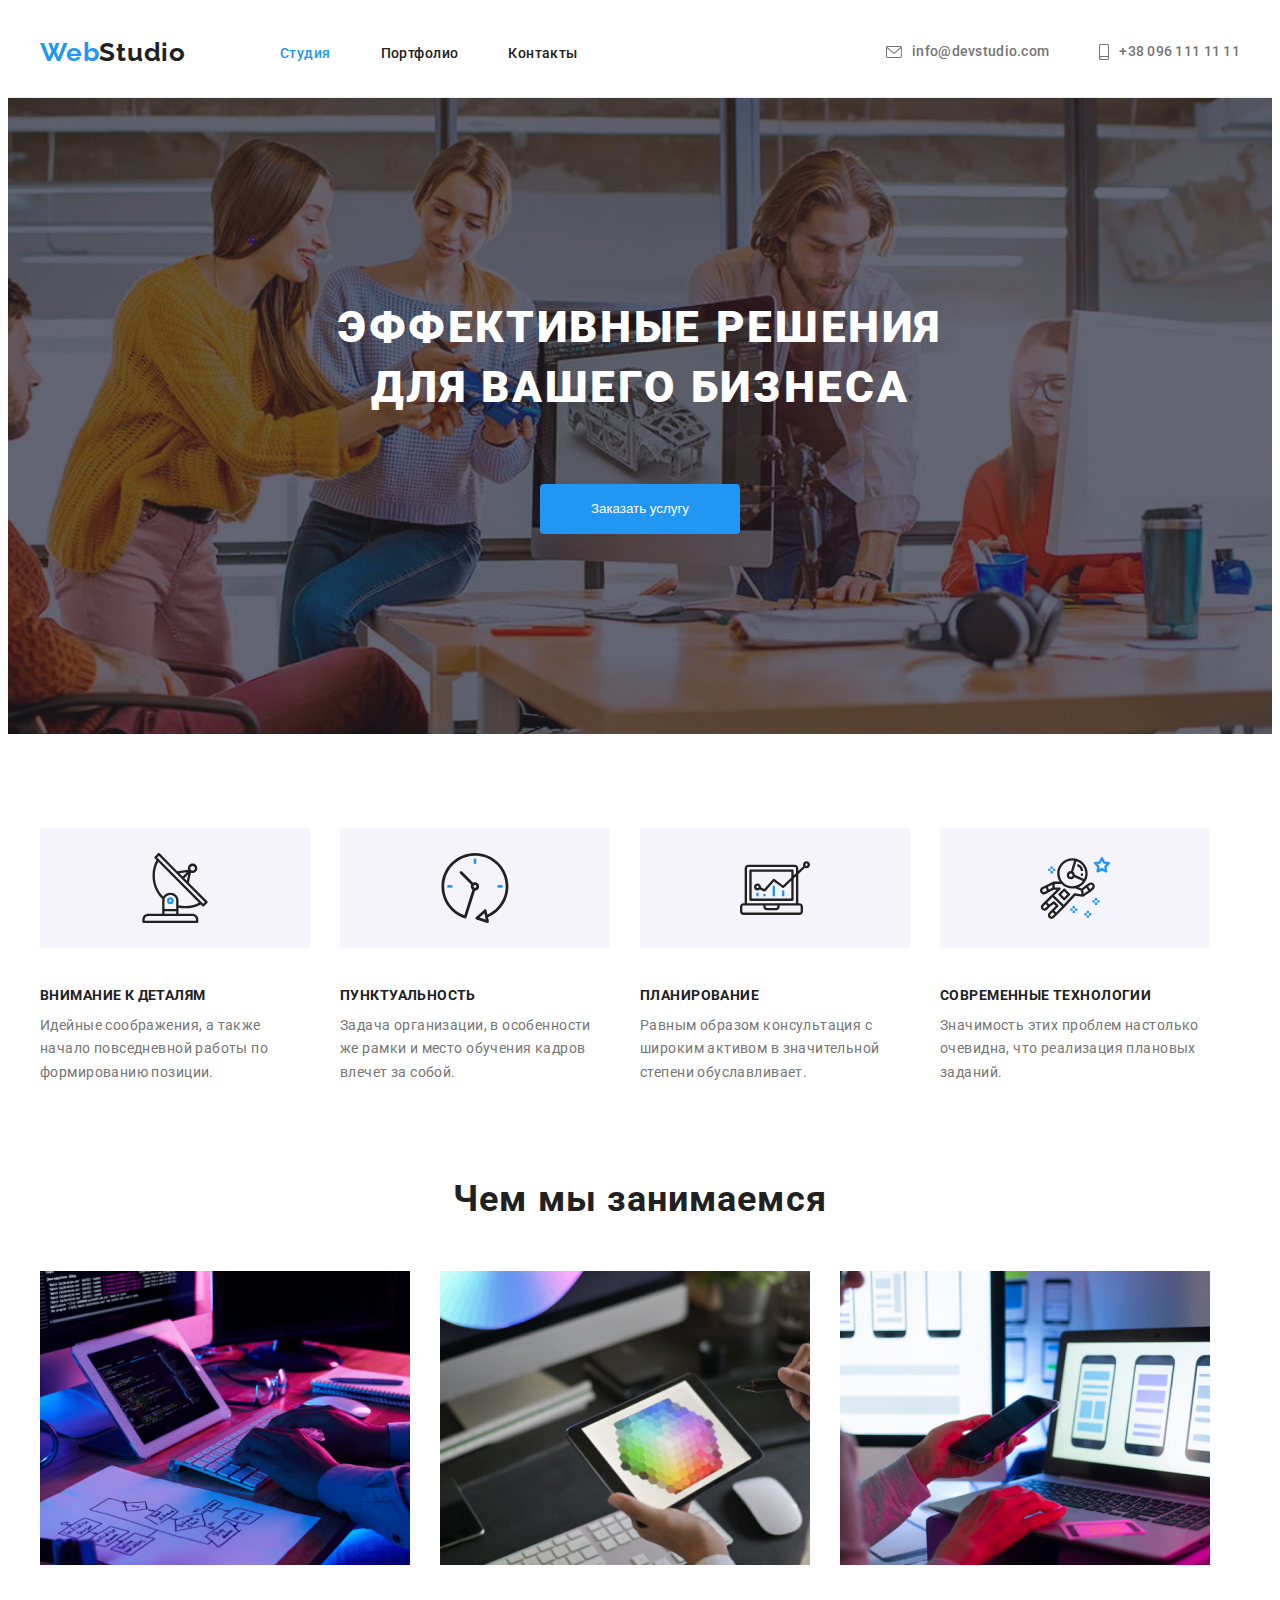
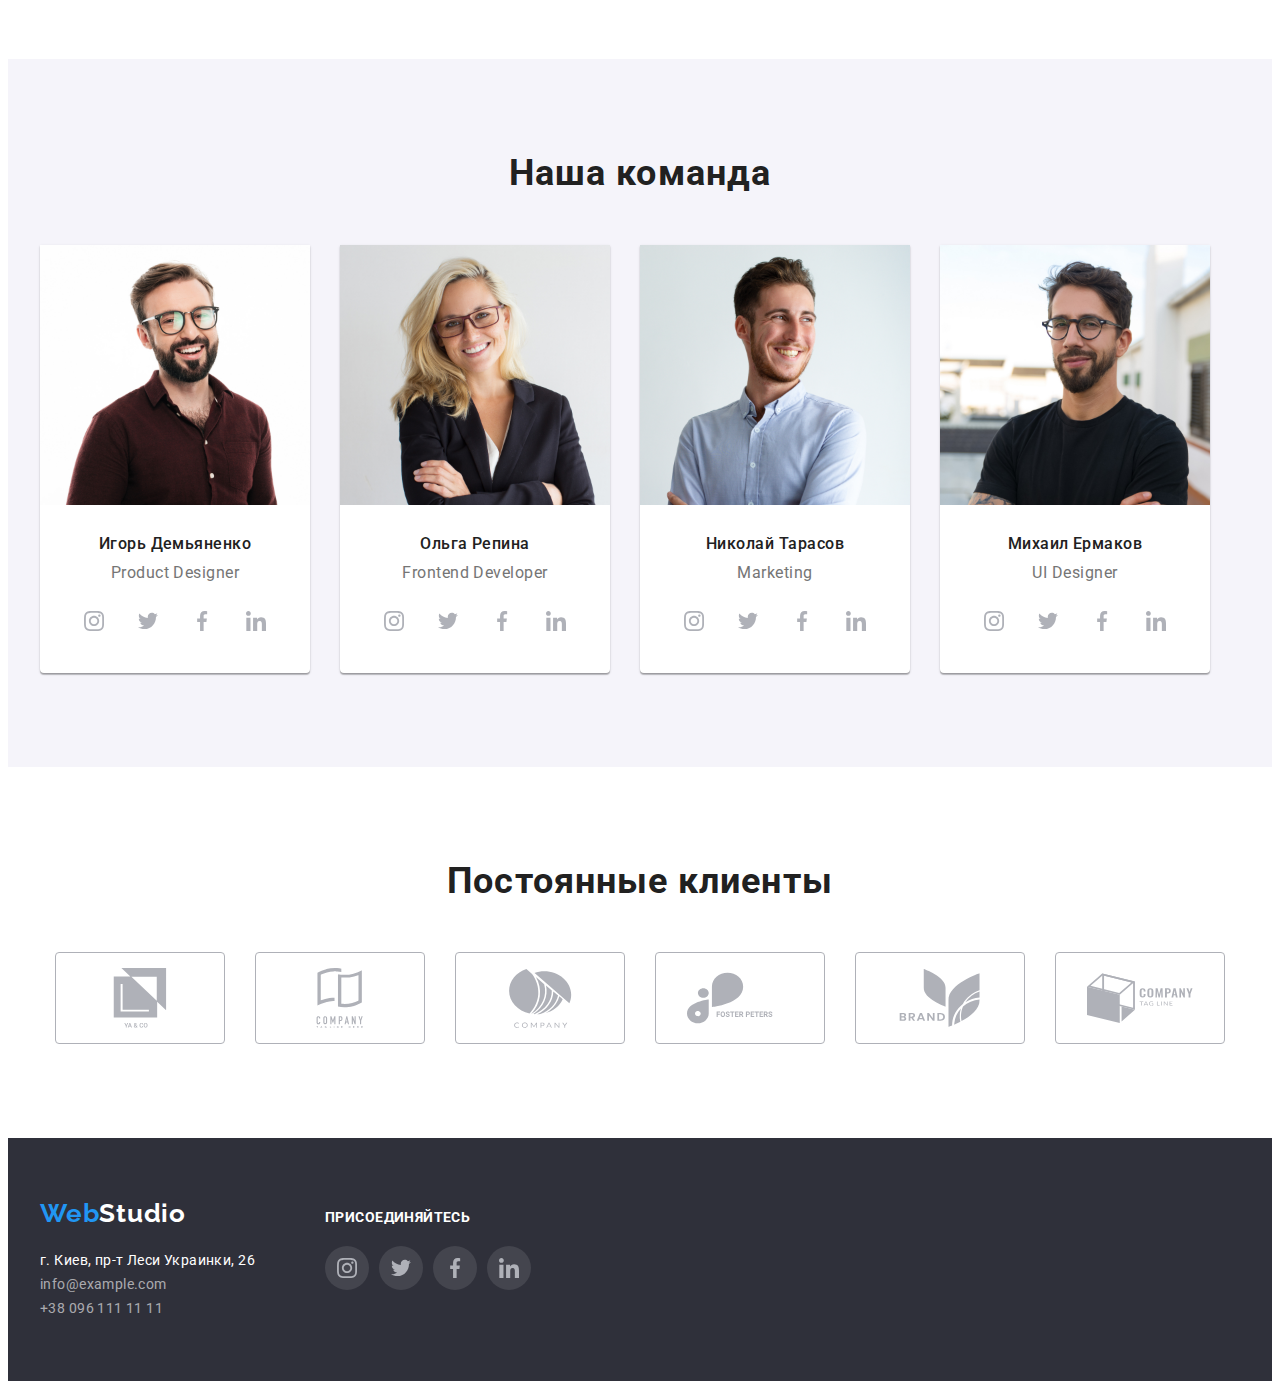
==== index.html @ f95d05d6 "клонирует 4 дз" ====
<!DOCTYPE html>
<html lang="ru">
  <head>
    <meta charset="UTF-8" />
    <meta http-equiv="X-UA-Compatible" content="IE=edge" />
    <meta name="viewport" content="width=device-width, initial-scale=1.0" />
    <title>Document</title>
    <link
      href="https://fonts.googleapis.com/css2?family=Raleway:wght@700&family=Roboto:wght@400;500;700;900&display=swap"
      rel="stylesheet"
    />
    <link
      rel="stylesheet"
      href="https://cdnjs.cloudflare.com/ajax/libs/modern-normalize/1.1.0/modern-normalize.min.css"
      integrity="sha512-wpPYUAdjBVSE4KJnH1VR1HeZfpl1ub8YT/NKx4PuQ5NmX2tKuGu6U/JRp5y+Y8XG2tV+wKQpNHVUX03MfMFn9Q=="
      crossorigin="anonymous"
      referrerpolicy="no-referrer"
    />
    <link rel="stylesheet" href="./css/styles.css" />
  </head>
  <body>
    <header class="header">
      <div class="container header-container">
        <nav class="header-navigation">
          <a href="./index.html" class="header-logo link">
            Web<span class="studio">Studio</span>
          </a>
          <ul class="header-list  link">
            <li class="header-item">
              <a class="header-link link current-page" href="/index.html"
                >Студия</a
              >
            </li>
            <li class="header-item">
              <a class="header-link link" href="./portfolio.html">Портфолио</a>
            </li>
            <li class="header-item">
              <a class="header-link link" href="">Контакты</a>
            </li>
          </ul>
        </nav>
        <ul class="header-contacts  link">
          <li class="header-contacts-item header-mail">
            <a class="header-contact-link link" href="mailto:info@devstudio.com"
              > <svg class="mail-icon">
                <use href="./images/sprite.svg#icon-envelope"></use>
              </svg>info@devstudio.com</a
            >
          </li>
          <li class="header-contacts-item header-tel ">
            <a class="header-contact-link link" href="tel:+380961111111"
              ><svg class="phone-icon">
              <use href="./images/sprite.svg#icon-smartphone"></use>
              </svg>+38 096 111 11 11</a
            >
          </li>
        </ul>
      </div>
    </header>

    <main>
      <section class="hero">
        <div class="container ">
          <h1 class="hero-title">
            Эффективные решения <br />
            для вашего бизнеса
          </h1>
          <button class="hero-button btn" type="button">Заказать услугу</button>
        </div>
      </section>
      <section class="section">
        <div class="container">
          <h2 class="pluses-title visually-hidden">Наши плюсы</h2>
          <ul class="pluses-list ">
            <li class="pluses-item"> <div class="svg-container">
              <svg class="pluses-icon">
                <use href="./images/sprite.svg#icon-antenna"></use>
              </svg>
            </div>
              <h3 class="pluses-item-title">Внимание к деталям</h3>
              <p class="pluses-item-text">
                Идейные соображения, а также начало повседневной работы по
                формированию позиции.
              </p>
            </li>
            <li class="pluses-item"> <div class="svg-container">
              <svg class="pluses-icon">
                <use href="./images/sprite.svg#icon-clock"></use>
              </svg>
            </div>
              <h3 class="pluses-item-title">Пунктуальность</h3>
              <p class="pluses-item-text">
                Задача организации, в особенности же рамки и место обучения
                кадров влечет за собой.
              </p>
            </li>
            <li class="pluses-item">
              <div class="svg-container"><svg class="pluses-icon">
                <use href="./images/sprite.svg#icon-diagram"></use>
              </svg>
            </div>
              <h3 class="pluses-item-title">Планирование</h3>
              <p class="pluses-item-text">
                Равным образом консультация с широким активом в значительной
                степени обуславливает.
              </p>
            </li>
            <li class="pluses-item"> <div class="svg-container">
              <svg class="pluses-icon" >
                <use  href="./images/sprite.svg#icon-astronaut"></use>
              </svg>
            </div>
              <h3 class="pluses-item-title">Современные технологии</h3>
              <p class="pluses-item-text">
                Значимость этих проблем настолько очевидна, что реализация
                плановых заданий.
              </p>
            </li>
          </ul>
        </div>
      </section>
      <section class="section our-task">
        <div class="container">
          <h2 class="our-task-title">Чем мы занимаемся</h2>
          <ul class="our-task-list ">
            <li class="our-task-list-item">
              <img
                src="./images/box1.jpg"
                alt="набор текста на клавиатуре"
                width="370"
              />
            </li>
            <li class="our-task-list-item">
              <img
                src="./images/img(1).jpg"
                alt="использование графического планшета"
                width="370"
              />
            </li>
            <li class="our-task-list-item">
              <img
                src="./images/img2.jpg"
                alt="использование телефона"
                width="370"
              />
            </li>
          </ul>
        </div>
      </section>
      <section class=" section our-team">
        <div class="container">
          <h2 class="our-team-title">Наша команда</h2>
          <ul class="our-team-list ">
            <li class="our-team-item">
              <img
                src="./images/img(2).jpg"
                alt="портрет Игоря Демьяненко "
                width="270"
              />
              <div class="our-team-padding">
                <h3 class="our-team-item-title">Игорь Демьяненко</h3>
                <p class="our-team-item-paragraph">Product Designer</p>
                <ul class="our-team-item-list social-list">
                  <li class="social-item">
                    <a href="" class="social-link">
                      <svg class="social-icon">
                       <use href="./images/sprite.svg#icon-instagram"></use>
                      </svg>
                    </a>
                  </li>
                  <li class="social-item">
                    <a href="" class="social-link">
                      <svg class="social-icon">
                        <use href="./images/sprite.svg#icon-twitter"></use>
                      </svg>
                    </a>
                  </li>
                  <li class="social-item">
                    <a href="" class="social-link">
                      <svg class="social-icon">
                        <use href="./images/sprite.svg#icon-facebook"></use>
                      </svg>
                    </a>
                  </li>
                  <li class="social-item">
                    <a href="" class="social-link">
                      <svg class="social-icon">
                        <use href="./images/sprite.svg#icon-linkedin"></use>
                      </svg>
                    </a>
                  </li>
                </ul>
              </div>
            </li>
            <li class="our-team-item">
              <img
                src="./images/img(3).jpg"
                alt="портрет Ольги Репиной "
                width="270"
              />
              <div class="our-team-padding">
                <h3 class="our-team-item-title">Ольга Репина</h3>
                <p class="our-team-item-paragraph">Frontend Developer</p>
                <ul class="our-team-item-list social-list">
                  <li class="social-item">
                    <a href="" class="social-link">
                      <svg class="social-icon">
                        <use href="./images/sprite.svg#icon-instagram"></use>
                      </svg>
                    </a>
                  </li>
                  <li class="social-item">
                    <a href="" class="social-link">
                      <svg class="social-icon">
                        <use href="./images/sprite.svg#icon-twitter"></use>
                      </svg>
                    </a>
                  </li>
                  <li class="social-item">
                    <a href="" class="social-link">
                      <svg class="social-icon">
                        <use href="./images/sprite.svg#icon-facebook"></use>
                      </svg>
                    </a>
                  </li>
                  <li class="social-item">
                    <a href="" class="social-link">
                      <svg class="social-icon">
                        <use href="./images/sprite.svg#icon-linkedin"></use>
                      </svg>
                    </a>
                  </li>
                </ul>
              </div>
            </li>
            <li class="our-team-item">
              <img
                src="./images/img(4).jpg"
                alt="портрет Николая Тарасова"
                width="270"
              />
              <div class="our-team-padding">
                <h3 class="our-team-item-title">Николай Тарасов</h3>
                <p class="our-team-item-paragraph">Marketing</p>
                <ul class="our-team-item-list social-list">
                  <li class="social-item">
                    <a href="" class="social-link">
                      <svg class="social-icon">
                        <use href="./images/sprite.svg#icon-instagram"></use>
                      </svg>
                    </a>
                  </li>
                  <li class="social-item">
                    <a href="" class="social-link">
                      <svg class="social-icon">
                        <use href="./images/sprite.svg#icon-twitter"></use>
                      </svg>
                    </a>
                  </li>
                  <li class="social-item">
                    <a href="" class="social-link">
                      <svg class="social-icon">
                        <use href="./images/sprite.svg#icon-facebook"></use>
                      </svg>
                    </a>
                  </li>
                  <li class="social-item">
                    <a href="" class="social-link">
                      <svg class="social-icon">
                        <use href="./images/sprite.svg#icon-linkedin"></use>
                      </svg>
                    </a>
                  </li>
                </ul>
              </div>
            </li>
            <li class="our-team-item">
              <img
                src="./images/img.jpg"
                alt="портрет Михаила Ермакова"
                width="270"
              />
              <div class="our-team-padding">
                <h3 class="our-team-item-title">Михаил Ермаков</h3>
                <p class="our-team-item-paragraph">UI Designer</p>
                <ul class="our-team-item-list social-list">
                  <li class="social-item">
                    <a href="" class="social-link">
                      <svg class="social-icon">
                        <use href="./images/sprite.svg#icon-instagram"></use>
                      </svg>
                    </a>
                  </li>
                  <li class="social-item">
                    <a href="" class="social-link">
                      <svg class="social-icon">
                        <use href="./images/sprite.svg#icon-twitter"></use>
                      </svg>
                    </a>
                  </li>
                  <li class="social-item">
                    <a href="" class="social-link">
                      <svg class="social-icon">
                        <use href="./images/sprite.svg#icon-facebook"></use>
                      </svg>
                    </a>
                  </li>
                  <li class="social-item">
                    <a href="" class="social-link">
                      <svg class="social-icon">
                        <use href="./images/sprite.svg#icon-linkedin"></use>
                      </svg>
                    </a>
                  </li>
                </ul>
              </div>
            </li>
          </ul>
        </div>
      </section>
      <section class=" section our-customers">
        <div class="container">
          <h2 class="our-customer-title">Постоянные клиенты</h2>
          <ul class="our-customer-list customer-list">
            <li class="customer-item">
              <a href="" class="customer-link">
                <svg class="customer-icon">
                  <use href="./images/sprite.svg#icon-1"></use>
                </svg>
              </a>
            </li>
            <li class="customer-item">
              <a href="" class="customer-link">
                <svg class="customer-icon">
                  <use href="./images/sprite.svg#icon-2"></use>
                </svg>
              </a>
              <li class="customer-item">
                <a href="" class="customer-link">
                  <svg class="customer-icon">
                    <use href="./images/sprite.svg#icon-3"></use>
                  </svg>
                </a>
                <li class="customer-item">
                  <a href="" class="customer-link">
                    <svg class="customer-icon">
                      <use href="./images/sprite.svg#icon-4"></use>
                    </svg>
                  </a>
                  <li class="customer-item">
                    <a href="" class="customer-link">
                      <svg class="customer-icon">
                        <use href="./images/sprite.svg#icon-5"></use>
                      </svg>
                    </a>
                    <li class="customer-item">
                      <a href="" class="customer-link">
                        <svg class="customer-icon">
                          <use href="./images/sprite.svg#icon-6"></use>
                        </svg>
                      </a>
            </ul>
        </div>
      </section>
    </main>
    <footer class="footer">
      <div class="container footer-container">
        <div class="footer-contacts" ><a href="./index.html" class="footer-logo link">
          Web<span class="footer-studio">Studio</span>
        </a>
        <address class="address">
          <ul class="footer-list ">
            <li class="footer-contacts-item footer-adress">г. Киев, пр-т Леси Украинки, 26</li>
            <li class="footer-contacts-item">
              <a
                class="footer-contact-link link"
                href="mailto:info@devstudio.com"
                >info@example.com</a
              >
            </li>
            <li class="footer-contacts-item">
              <a class="footer-contact-link link" href="tel:+380961111111"
                >+38 096 111 11 11</a
              >
            </li>
          </ul>
        </address>
      </div> 
      <div class="join">
        <h2 class="join-title">присоединяйтесь</h2>
        <ul class="join-list social-list-footer">
          <li class="social-item-footer">
            <a href="" class="social-link-footer">
              <svg class="social-icon">
                <use href="./images/sprite.svg#icon-instagram"></use>
              </svg>
            </a>
          </li>
          <li class="social-item-footer">
            <a href="" class="social-link-footer">
              <svg class="social-icon">
                <use href="./images/sprite.svg#icon-twitter"></use>
              </svg>
            </a>
          </li>
          <li class="social-item-footer">
            <a href="" class="social-link-footer">
              <svg class="social-icon">
                <use href="./images/sprite.svg#icon-facebook"></use>
              </svg>
            </a>
          </li>
          <li class="social-item-footer">
            <a href="" class="social-link-footer">
              <svg class="social-icon">
                <use href="./images/sprite.svg#icon-linkedin"></use>
              </svg>
            </a>
          </li>
        </ul>
      </div>
    </div>
    </footer>
  </body>
</html>
---- css/styles.css ----
:root {
  --title-color: #212121;
  --accent-color: #2196f3;
  --text-color: #757575;
  --primary-title-color: #ffffff;
  --background-color: #2f303a;
  --button-color: #2196f3;
  --button-text-color: #ffffff;
  --footer-color: #ffffff99;
  --bg-footer-color: #2f303a;
  --buttons-color-portfolio: #f5f4fa;
  --footer-link-color: rgba(255, 255, 255, 0.6);
  --our-team-bgc: #f5f4fa;
  --icon-color: #afb1b8;
}
p,
h1,
h2,
h3,
h4,
h5,
h6 {
  margin: 0;
}

ul {
  list-style: none;
  margin: 0;
  padding-left: 0;
}

img {
  display: block;
  max-width: 100%;
  height: auto;
}
body {
  font-family: "Roboto", sans-serif;
  letter-spacing: 0.02em;
}
.section {
  padding-top: 94px;
  padding-bottom: 94px;
}

.link {
  text-decoration: none;
}
.btn {
  cursor: pointer;
  border: transparent;
}
.container {
  padding: 0 15px;
  width: 1200px;
  margin: 0 auto;
}
.visually-hidden {
  position: absolute;
  width: 1px;
  height: 1px;
  margin: -1px;
  padding: 0;
  overflow: hidden;
  border: 0;
  clip: rect(0 0 0 0);
}
/* !!!!!!!!!HEADER!!!!!!!!!!! */
.header {
  padding-top: 29px;
  padding-bottom: 29px;
  border-bottom: solid 1px #ececec;
}
.header-contact-link {
  display: flex;
  align-items: center;
}
.header-container {
  display: flex;
  align-items: center;
}
.header-navigation {
  display: flex;
  align-items: center;
}
.header-list {
  display: flex;
}
.header-contacts {
  margin-left: auto;
  display: flex;
  align-items: center;
}
.mail-icon {
  height: 12px;
  width: 16px;
  fill: var(--text-color);
  margin-right: 10px;
}
.header-mail:hover .mail-icon,
.header-mail:focus .mail-icon {
  fill: var(--accent-color);
}
.phone-icon {
  height: 16px;
  width: 10px;
  fill: var(--text-color);
  margin-right: 10px;
}
.header-tel:focus .phone-icon,
.header-tel:hover .phone-icon {
  fill: var(--accent-color);
}
.header-item:not(:last-child) {
  margin-right: 50px;
}
.header-logo {
  color: var(--accent-color);
  font-family: Raleway;
  font-weight: 700;
  font-size: 26px;
  line-height: 1.19;
  letter-spacing: 0.03em;
  margin-right: 94px;
}
.studio {
  color: var(--title-color);
}
.header-link.link.current-page {
  color: var(--accent-color);
}
.header-link {
  font-weight: 500;
  font-size: 14px;
  line-height: 1.14;
  letter-spacing: 0.03em;
  color: var(--title-color);
}

.header-link:hover,
.header-link:focus {
  color: var(--accent-color);
}
.header-contact-link {
  font-weight: 500;
  font-size: 14px;
  line-height: 1.14;
  letter-spacing: 0.02em;
  color: var(--text-color);
}
.header-contacts-item:not(:last-child) {
  margin-right: 50px;
}
.header-contact-link:hover,
.header-contact-link:focus {
  color: var(--accent-color);
}

/* !!!!!!!!!!HERO!!!!!!!!!!!! */
.hero {
  padding-top: 200px;
  padding-bottom: 200px;
  background-image: linear-gradient(
      to right,
      rgba(47, 48, 58, 0.4),
      rgba(47, 48, 58, 0.4)
    ),
    url(../images/main-bg.jpg);
  background-repeat: no-repeat;
  background-position: center;
  background-size: cover;
  text-align: center;
}

.hero-title {
  font-weight: 900;
  font-size: 44px;
  line-height: 1.36;
  letter-spacing: 0.06em;
  color: var(--primary-title-color);
  margin-bottom: 66px;
  text-transform: uppercase;
}
.hero-button {
  background-color: var(--button-color);
  color: var(--button-text-color);
  width: 200px;
  height: 50px;
  border-radius: 4px;
  padding: 10px 32px;
}
/* !!!!!!!PLUSES!!!!!! */
.svg-container {
  height: 120px;
  width: 270px;
  background-color: var(--buttons-color-portfolio);
  margin-bottom: 40px;
  border-radius: 4px;
  display: flex;
  justify-content: center;
  align-items: center;
}
.pluses-icon {
  height: 70px;
  width: 70px;

  background-size: cover;
}

.pluses-list {
  display: flex;
  flex-wrap: wrap;
}

.pluses-item:not(:last-child) {
  margin-right: 30px;
}
.pluses-item-title {
  font-weight: 700;
  font-size: 14px;
  line-height: 1.14;
  letter-spacing: 0.03em;
  text-transform: uppercase;
  color: var(--title-color);
  margin-bottom: 10px;
}
.pluses-item-text {
  width: 270px;
  font-size: 14px;
  line-height: 1.71;
  letter-spacing: 0.03em;
  color: var(--text-color);
}
/* !!!!!!OURTASK!!!!!!!! */
.our-task {
  padding-top: 0;
}
.our-task-title {
  font-weight: 700;
  font-size: 36px;
  line-height: 1.16;
  letter-spacing: 0.03em;

  color: var(--title-color);
  margin-bottom: 50px;
  text-align: center;
}
.our-task-list {
  display: flex;
}
.our-task-list-item:not(:last-child) {
  margin-right: 30px;
}

/* !!!!!!!!OURTEAM!!!!!!! */
.our-team {
  background-color: var(--our-team-bgc);
}
.our-team-title {
  font-weight: 700;
  font-size: 36px;
  line-height: 1.16;
  letter-spacing: 0.03em;
  color: var(--title-color);
  margin-bottom: 50px;
  text-align: center;
}
.our-team-list {
  display: flex;
}
.our-team-item:not(:last-child) {
  margin-right: 30px;
}
.our-team-padding {
  padding-top: 30px;
  padding-bottom: 30px;
}
.our-team-item-title {
  font-weight: 500;
  font-size: 16px;
  line-height: 1.18;
  letter-spacing: 0.03em;
  color: var(--title-color);
  margin-bottom: 10px;
  text-align: center;
}
.our-team-item {
  box-shadow: 0px 1px 3px rgba(0, 0, 0, 0.12), 0px 1px 1px rgba(0, 0, 0, 0.14),
    0px 2px 1px rgba(0, 0, 0, 0.2);
  border-radius: 0px 0px 4px 4px;
  background-color: #fff;
}

.our-team-item-paragraph {
  font-size: 16px;
  line-height: 1.18;
  letter-spacing: 0.03em;
  color: var(--text-color);
  text-align: center;
  margin-bottom: 16px;
}
.social-item {
  height: 44px;
  width: 44px;
}
.social-link {
  width: 100%;
  height: 100%;
  border-radius: 50%;
  background-color: var(--button-text-color);
  display: flex;
  align-items: center;
  justify-content: center;
}
.social-link:hover,
.social-link:focus {
  background-color: var(--button-color);
}
.social-link:hover .social-icon,
.social-link:focus .social-icon {
  fill: var(--primary-title-color);
}
.social-list {
  display: flex;
  justify-content: center;
}
.social-item + .social-item {
  margin-left: 10px;
}
.social-icon {
  height: 20px;
  width: 20px;
  fill: var(--icon-color);
}
/* !!!!!!!!!!!OUR-CUSTOMER!!!!!!!!!! */
.our-customer-title {
  font-weight: 700;
  font-size: 36px;
  line-height: 1.16;
  letter-spacing: 0.03em;
  color: var(--title-color);
  margin-bottom: 50px;
  text-align: center;
}
.customer-item {
  height: 92px;
  width: 170px;
}
.customer-link {
  width: 100%;
  height: 100%;
  border-radius: 4px;
  background-color: var(--button-text-color);
  display: flex;
  align-items: center;
  justify-content: center;
  border: 1px solid #afb1b8;
  box-sizing: border-box;
}
.customer-icon {
  height: 60px;
  width: 106px;
  fill: var(--icon-color);
}
.customer-list {
  display: flex;
  justify-content: center;
}
.customer-item + .customer-item {
  margin-left: 30px;
}
.customer-link:hover,
.customer-link:focus {
  border-color: var(--button-color);
}
.customer-link:hover .customer-icon,
.customer-link:focus .customer-icon {
  fill: var(--button-color);
}
/* FOOTER */
.footer-container {
  display: flex;
  align-items: baseline;
}
.footer-contacts {
  margin-right: 70px;
}
.footer {
  background-color: var(--bg-footer-color);
  padding-top: 60px;
  padding-bottom: 60px;
}
.footer-logo {
  color: var(--accent-color);
  font-family: Raleway;
  font-weight: 700;
  font-size: 26px;
  line-height: 1.19;
  letter-spacing: 0.03em;
  margin-bottom: 20px;
}
.footer-adress {
  font-size: 14px;
  line-height: 1.71;
  letter-spacing: 0.03em;
  color: var(--primary-title-color);
}
.address {
  margin-top: 20px;
}
.footer-list {
  font-size: 14px;
  line-height: 1.71;
  letter-spacing: 0.03em;
  color: var(--footer-color);
  font-style: normal;
}
.footer-studio {
  color: var(--button-text-color);
}
.footer-contact-link {
  font-weight: 400;
  font-size: 14px;
  line-height: 1.71;
  letter-spacing: 0.03em;
  color: rgba(255, 255, 255, 0.6);
}
.footer-contact-link:hover,
.footer-contact-link:focus {
  color: var(--accent-color);
}
/* !!!!!!!!!JOIN-footer!!!!!!!*/
.join-title {
  font-weight: 700;
  font-size: 14px;
  line-height: 1.14;
  letter-spacing: 0.03em;
  text-transform: uppercase;
  color: var(--primary-title-color);
  margin-bottom: 20px;
}
.social-item-footer {
  height: 44px;
  width: 44px;
}
.social-link-footer {
  width: 100%;
  height: 100%;
  border-radius: 50%;
  background-color: rgba(255, 255, 255, 0.1);
  display: flex;
  align-items: center;
  justify-content: center;
}
.social-icon-footer {
  height: 20px;
  width: 20px;
  fill: var(--button-text-color);
}
.social-list-footer {
  display: flex;
  justify-content: center;
}
.social-item-footer + .social-item-footer {
  margin-left: 10px;
}
.social-link-footer:hover .social-icon,
.social-link-footer:focus .social-icon {
  fill: var(--primary-title-color);
}
.social-link-footer:hover,
.social-link-footer:focus {
  background-color: var(--button-color);
}

/* //////////PORTFOLIO//////////  */
.button {
  background-color: var(--buttons-color-portfolio);
  color: var(--title-color);
  font-weight: 500;
  font-size: 16px;
  line-height: 1.6;
  letter-spacing: 0.03em;
  padding: 6px 22px;
  border-radius: 4px;
}
.filter-buttons {
  display: flex;
  margin-bottom: 50px;
  justify-content: center;
}
.filter-btn-item:not(:last-child) {
  margin-right: 8px;
}
.button:hover,
.button:focus {
  color: var(--button-text-color);
  background-color: var(--accent-color);
  box-shadow: 0px 3px 1px rgba(0, 0, 0, 0.1), 0px 1px 2px rgba(0, 0, 0, 0.08),
    0px 2px 2px rgba(0, 0, 0, 0.12);
}
/* EXAMPLES */
.examples-item-title {
  font-weight: 700;
  font-size: 18px;
  line-height: 2;
  letter-spacing: 0.06em;
  color: var(--title-color);
  margin-bottom: 4px;
}

.examples-item-paragraph {
  font-size: 16px;
  line-height: 1.87;
  letter-spacing: 0.03em;
  color: var(--text-color);
}
.examples {
  padding-top: 94px;
}
.examples-list-link {
  display: block;
}
.examples-list {
  display: flex;
  flex-wrap: wrap;
}
.examples-list-item {
  flex-basis: calc((100% - 60px) / 3);
  margin-bottom: 30px;
}
.examples-box {
  padding-left: 24px;
  padding-right: 24px;
  padding-bottom: 20px;
  padding-top: 20px;
  border-bottom: 1px solid #eeeeee;
  border-left: 1px solid #eeeeee;
  border-right: 1px solid #eeeeee;
}

.examples-list-item img {
  width: 100%;
}

.examples-list-item:not(:nth-child(3n)) {
  margin-right: 30px;
}

.examples-list-link:hover,
.examples-list-link:focus {
  box-shadow: 0px 1px 1px rgba(0, 0, 0, 0.12), 0px 4px 4px rgba(0, 0, 0, 0.06),
    1px 4px 6px rgba(0, 0, 0, 0.16);
}

.examples-list-item:nth-last-child(-n + 3) {
  margin-bottom: 0;
}
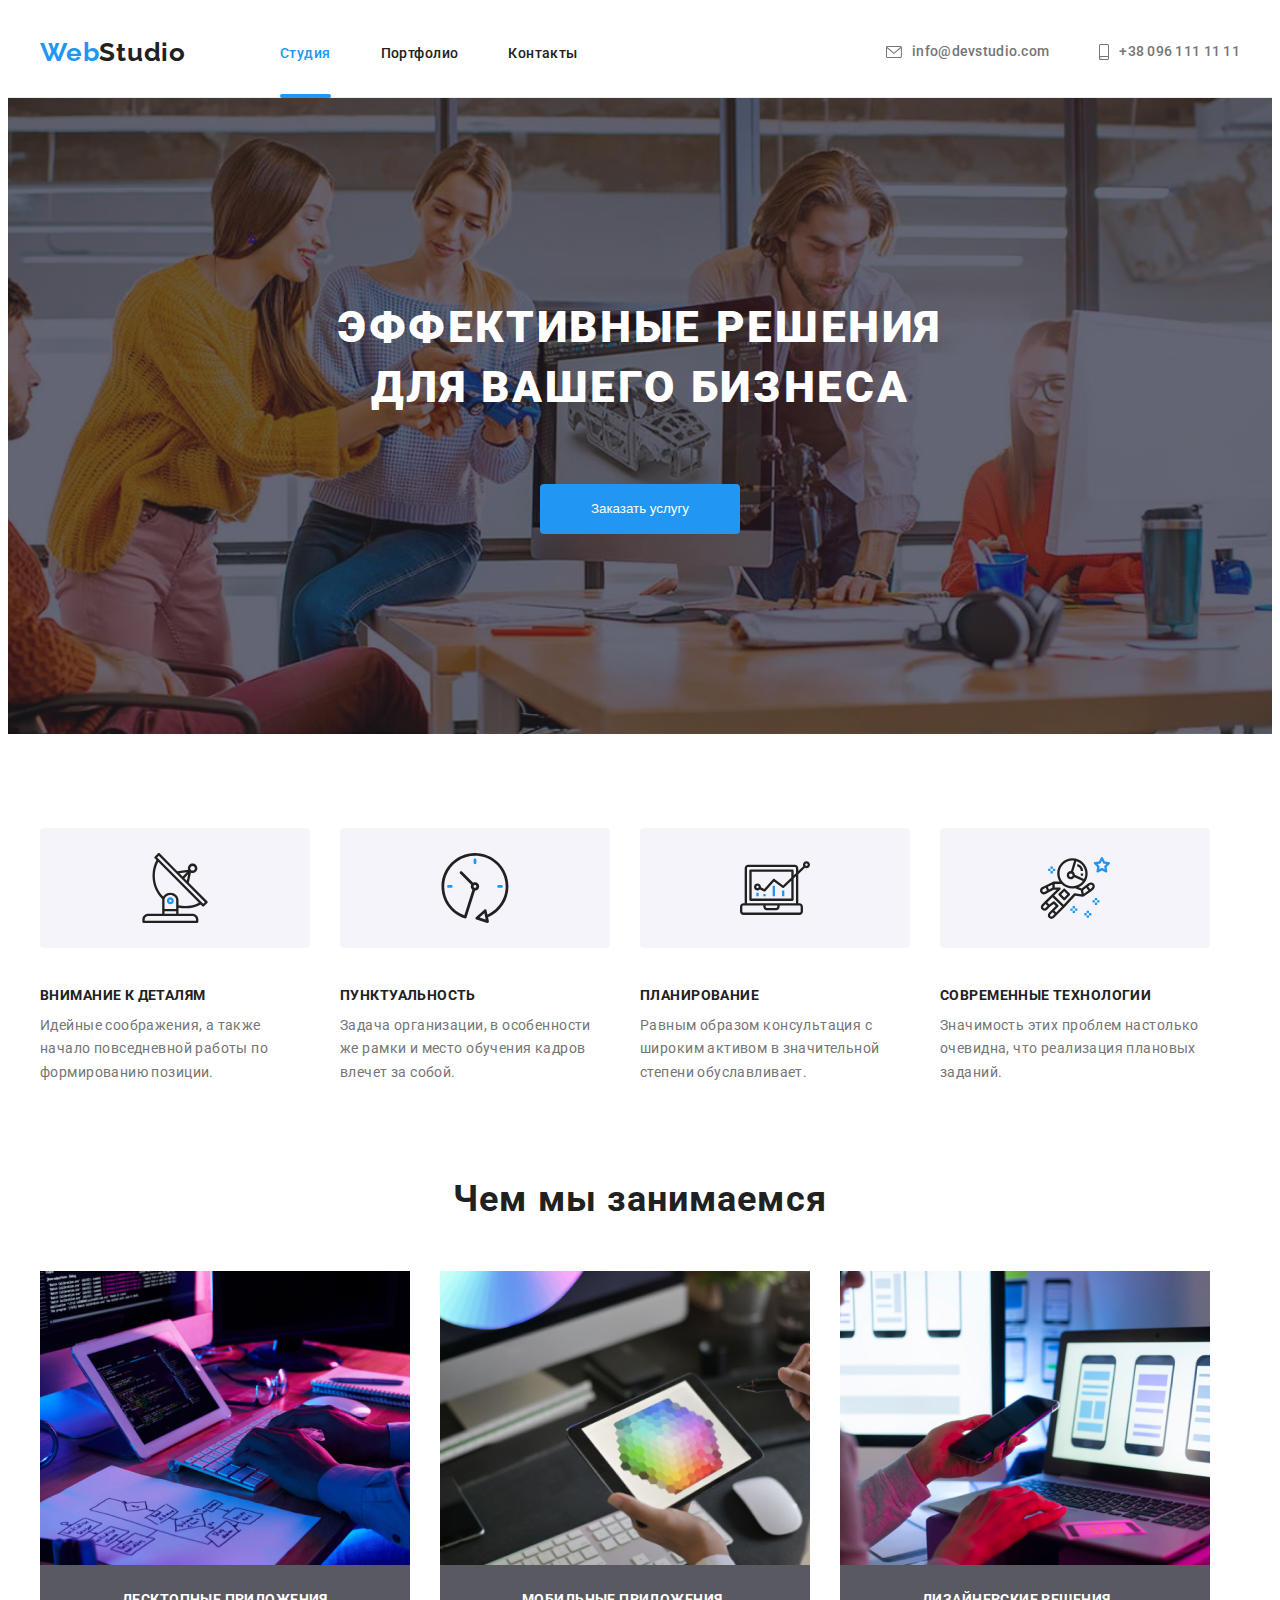
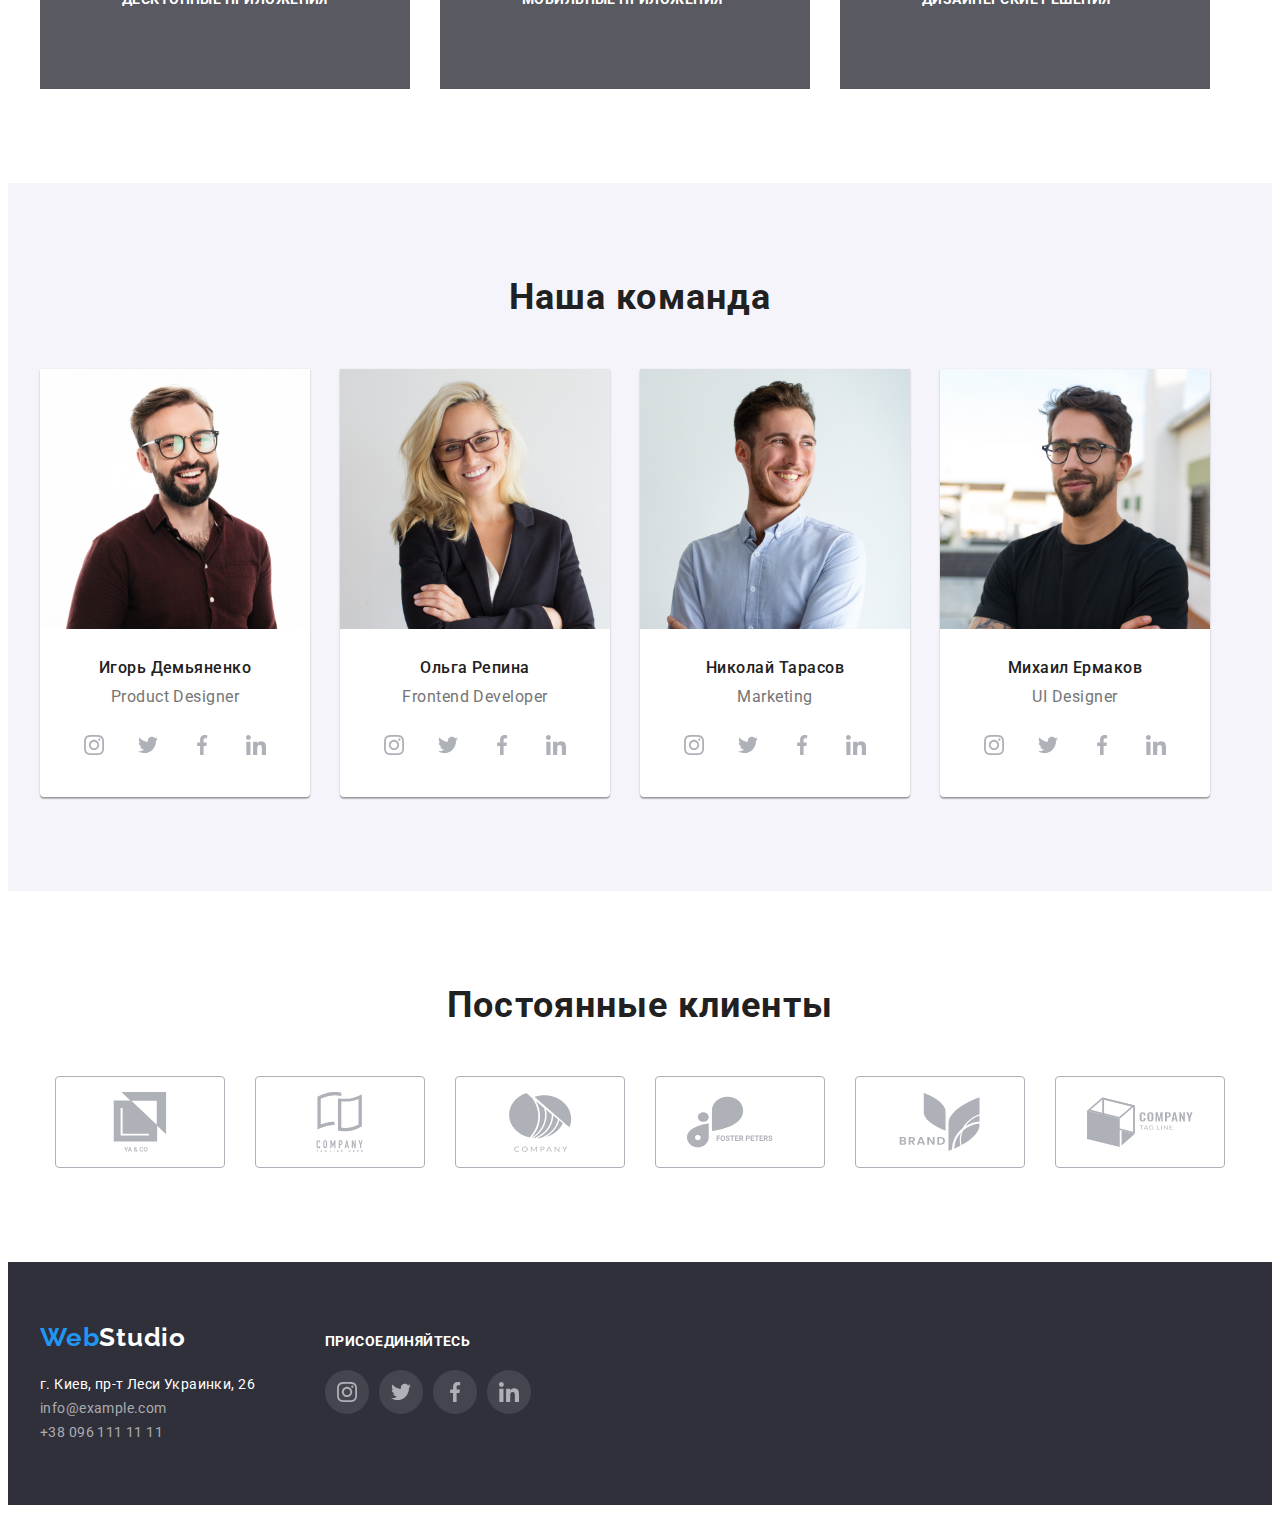
==== commit 0ba9e465: "ховер на портфолио" ====
--- a/index.html
+++ b/index.html
@@ -27,7 +27,7 @@
           </a>
           <ul class="header-list  link">
             <li class="header-item">
-              <a class="header-link link current-page" href="/index.html"
+              <a class="header-link link current-page current" href="/index.html"
                 >Студия</a
               >
             </li>
@@ -124,11 +124,14 @@
           <h2 class="our-task-title">Чем мы занимаемся</h2>
           <ul class="our-task-list ">
             <li class="our-task-list-item">
+              <div class="task-top-wrapper">
               <img
                 src="./images/box1.jpg"
                 alt="набор текста на клавиатуре"
                 width="370"
               />
+              <p class="task-top-text">Десктопные приложения</p>
+            </div>
             </li>
             <li class="our-task-list-item">
               <img
@@ -136,6 +139,7 @@
                 alt="использование графического планшета"
                 width="370"
               />
+              <p class="task-top-text">Мобильные приложения</p>
             </li>
             <li class="our-task-list-item">
               <img
@@ -143,6 +147,7 @@
                 alt="использование телефона"
                 width="370"
               />
+              <p class="task-top-text">Дизайнерские решения</p>
             </li>
           </ul>
         </div>
--- a/css/styles.css
+++ b/css/styles.css
@@ -66,6 +66,16 @@
   clip: rect(0 0 0 0);
 }
 /* !!!!!!!!!HEADER!!!!!!!!!!! */
+.current::after {
+  content: "";
+  position: absolute;
+  width: 100%;
+  height: 4px;
+  border-radius: 2px;
+  background-color: var(--accent-color);
+  display: block;
+  bottom: -37px;
+}
 .header {
   padding-top: 29px;
   padding-bottom: 29px;
@@ -97,8 +107,10 @@
   fill: var(--text-color);
   margin-right: 10px;
 }
-.header-mail:hover .mail-icon,
-.header-mail:focus .mail-icon {
+.header-contact-link:hover .mail-icon {
+  fill: var(--accent-color);
+}
+.header-contact-link:focus .mail-icon {
   fill: var(--accent-color);
 }
 .phone-icon {
@@ -107,8 +119,8 @@
   fill: var(--text-color);
   margin-right: 10px;
 }
-.header-tel:focus .phone-icon,
-.header-tel:hover .phone-icon {
+.header-contact-link:focus .phone-icon,
+.header-contact-link:hover .phone-icon {
   fill: var(--accent-color);
 }
 .header-item:not(:last-child) {
@@ -135,6 +147,7 @@
   line-height: 1.14;
   letter-spacing: 0.03em;
   color: var(--title-color);
+  position: relative;
 }
 
 .header-link:hover,
@@ -245,6 +258,29 @@
   margin-bottom: 50px;
   text-align: center;
 }
+.task-top-wrapper {
+  position: relative;
+  overflow: hidden;
+}
+.examples-item-paragraph {
+  font-size: 16px;
+  line-height: 1.87;
+  letter-spacing: 0.03em;
+  color: rgba(117, 117, 117, 1);
+}
+.task-top-text {
+  font-weight: 700;
+  font-size: 14px;
+  line-height: 1.14;
+  letter-spacing: 0.03em;
+  text-transform: uppercase;
+  color: var(--primary-title-color);
+  background: rgba(47, 48, 58, 0.8);
+  left: 0;
+  height: 70px;
+  padding: 27px 82px;
+}
+
 .our-task-list {
   display: flex;
 }
@@ -509,11 +545,30 @@
   margin-bottom: 4px;
 }
 
+.examples-top-text {
+  font-size: 16px;
+  color: rgba(255, 255, 255, 1);
+  background-color: rgba(33, 150, 243, 0.9);
+  position: absolute;
+  top: 0;
+  left: 0;
+  font-size: 18px;
+  line-height: 1.56;
+  letter-spacing: 0.03em;
+  height: 100%;
+  padding: 63px 24px;
+  transform: translateY(100%);
+  transition: transform 250ms cubic-bezier(0.4, 0, 0.2, 1);
+}
+.portfolio-top-wrapper {
+  position: relative;
+  overflow: hidden;
+}
 .examples-item-paragraph {
   font-size: 16px;
   line-height: 1.87;
   letter-spacing: 0.03em;
-  color: var(--text-color);
+  color: rgba(117, 117, 117, 1);
 }
 .examples {
   padding-top: 94px;
@@ -542,7 +597,9 @@
 .examples-list-item img {
   width: 100%;
 }
-
+.examples-list-item:hover .examples-top-text {
+  transform: translateY(0);
+}
 .examples-list-item:not(:nth-child(3n)) {
   margin-right: 30px;
 }
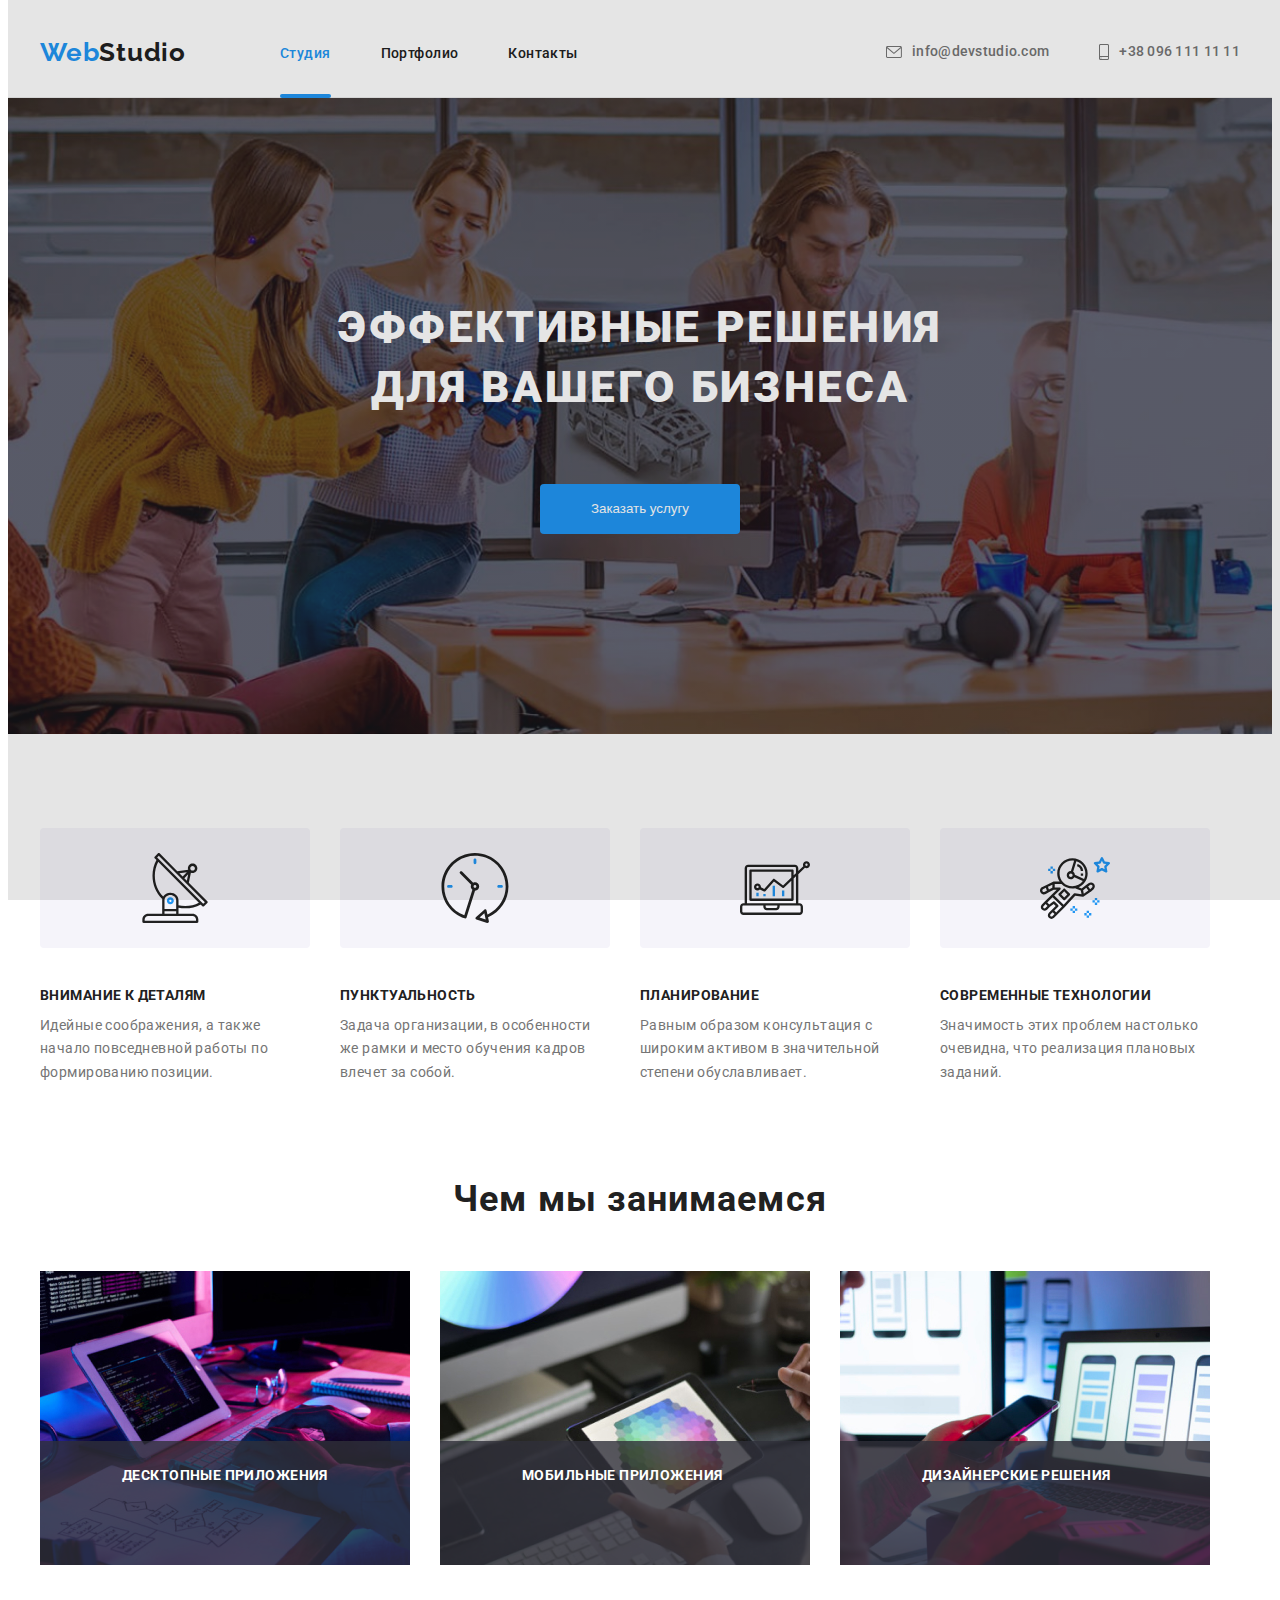
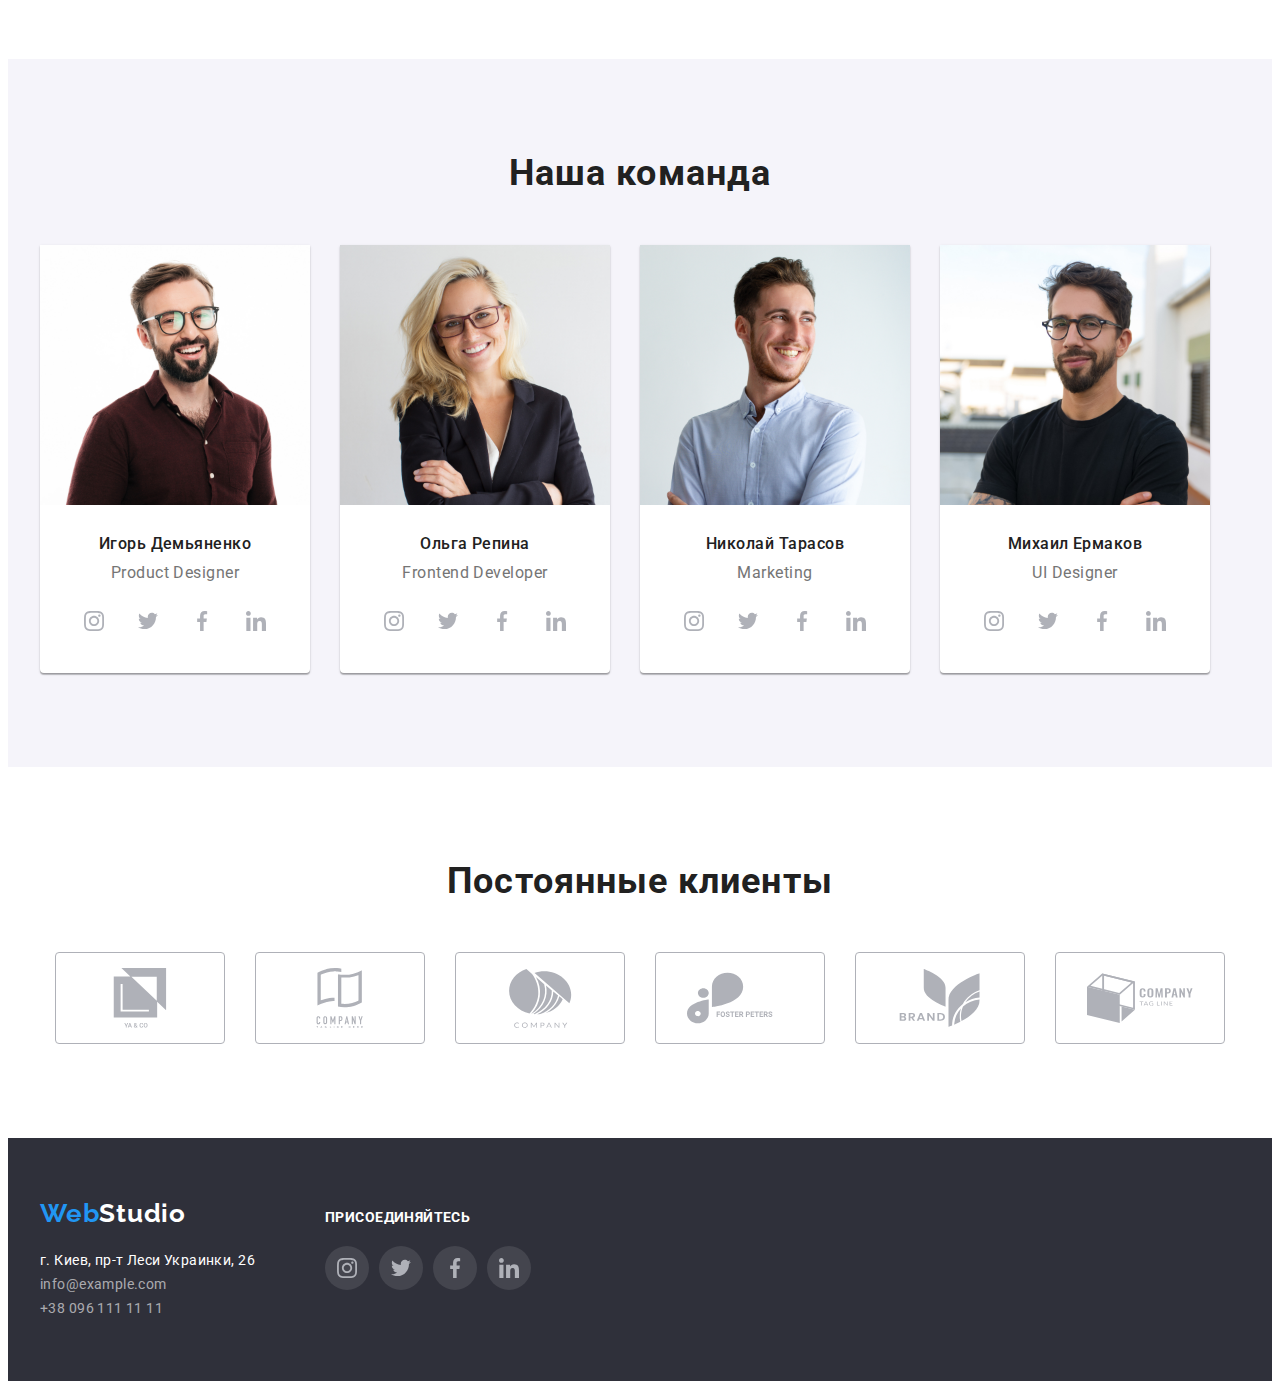
==== commit 49bcbcc8: "добавляет скорость ховера и фокуса" ====
--- a/index.html
+++ b/index.html
@@ -134,20 +134,25 @@
             </div>
             </li>
             <li class="our-task-list-item">
+              <div class="task-top-wrapper">
               <img
                 src="./images/img(1).jpg"
                 alt="использование графического планшета"
                 width="370"
               />
               <p class="task-top-text">Мобильные приложения</p>
+            </div>
             </li>
             <li class="our-task-list-item">
+              <div class="task-top-wrapper">
+
               <img
                 src="./images/img2.jpg"
                 alt="использование телефона"
                 width="370"
               />
               <p class="task-top-text">Дизайнерские решения</p>
+            </div>
             </li>
           </ul>
         </div>
@@ -426,5 +431,6 @@
       </div>
     </div>
     </footer>
+    <div class="backdrop"></div>
   </body>
 </html>
--- a/css/styles.css
+++ b/css/styles.css
@@ -106,6 +106,7 @@
   width: 16px;
   fill: var(--text-color);
   margin-right: 10px;
+  transition: transform 250ms cubic-bezier(0.4, 0, 0.2, 1);
 }
 .header-contact-link:hover .mail-icon {
   fill: var(--accent-color);
@@ -148,6 +149,7 @@
   letter-spacing: 0.03em;
   color: var(--title-color);
   position: relative;
+  transition: transform 250ms cubic-bezier(0.4, 0, 0.2, 1);
 }
 
 .header-link:hover,
@@ -160,6 +162,7 @@
   line-height: 1.14;
   letter-spacing: 0.02em;
   color: var(--text-color);
+  transition: transform 250ms cubic-bezier(0.4, 0, 0.2, 1);
 }
 .header-contacts-item:not(:last-child) {
   margin-right: 50px;
@@ -262,25 +265,28 @@
   position: relative;
   overflow: hidden;
 }
+
+.task-top-text {
+  font-weight: 700;
+  font-size: 14px;
+  line-height: 1.14;
+  letter-spacing: 0.03em;
+  text-transform: uppercase;
+  color: var(--primary-title-color);
+  background: rgba(47, 48, 58, 0.8);
+  bottom: 0;
+  height: 70px;
+  width: 100%;
+  padding: 27px 82px;
+  position: absolute;
+}
+
 .examples-item-paragraph {
   font-size: 16px;
   line-height: 1.87;
   letter-spacing: 0.03em;
   color: rgba(117, 117, 117, 1);
 }
-.task-top-text {
-  font-weight: 700;
-  font-size: 14px;
-  line-height: 1.14;
-  letter-spacing: 0.03em;
-  text-transform: uppercase;
-  color: var(--primary-title-color);
-  background: rgba(47, 48, 58, 0.8);
-  left: 0;
-  height: 70px;
-  padding: 27px 82px;
-}
-
 .our-task-list {
   display: flex;
 }
@@ -347,6 +353,7 @@
   display: flex;
   align-items: center;
   justify-content: center;
+  transition: transform 250ms cubic-bezier(0.4, 0, 0.2, 1);
 }
 .social-link:hover,
 .social-link:focus {
@@ -367,6 +374,7 @@
   height: 20px;
   width: 20px;
   fill: var(--icon-color);
+  transition: transform 250ms cubic-bezier(0.4, 0, 0.2, 1);
 }
 /* !!!!!!!!!!!OUR-CUSTOMER!!!!!!!!!! */
 .our-customer-title {
@@ -392,11 +400,13 @@
   justify-content: center;
   border: 1px solid #afb1b8;
   box-sizing: border-box;
+  transition: transform 250ms cubic-bezier(0.4, 0, 0.2, 1);
 }
 .customer-icon {
   height: 60px;
   width: 106px;
   fill: var(--icon-color);
+  transition: transform 250ms cubic-bezier(0.4, 0, 0.2, 1);
 }
 .customer-list {
   display: flex;
@@ -460,6 +470,7 @@
   line-height: 1.71;
   letter-spacing: 0.03em;
   color: rgba(255, 255, 255, 0.6);
+  transition: transform 250ms cubic-bezier(0.4, 0, 0.2, 1);
 }
 .footer-contact-link:hover,
 .footer-contact-link:focus {
@@ -487,6 +498,7 @@
   display: flex;
   align-items: center;
   justify-content: center;
+  transition: transform 250ms cubic-bezier(0.4, 0, 0.2, 1);
 }
 .social-icon-footer {
   height: 20px;
@@ -519,6 +531,7 @@
   letter-spacing: 0.03em;
   padding: 6px 22px;
   border-radius: 4px;
+  transition: transform 250ms cubic-bezier(0.4, 0, 0.2, 1);
 }
 .filter-buttons {
   display: flex;
@@ -575,6 +588,7 @@
 }
 .examples-list-link {
   display: block;
+  transition: transform 250ms cubic-bezier(0.4, 0, 0.2, 1);
 }
 .examples-list {
   display: flex;
@@ -613,3 +627,11 @@
 .examples-list-item:nth-last-child(-n + 3) {
   margin-bottom: 0;
 }
+/* !!!!!!!!!!!!BACKDROP!!!!!!!!!!!!!*/
+.backdrop {
+  width: 100vw;
+  height: 100vh;
+  position: fixed;
+  background-color: rgba(0, 0, 0, 0.1);
+  top: 0;
+}
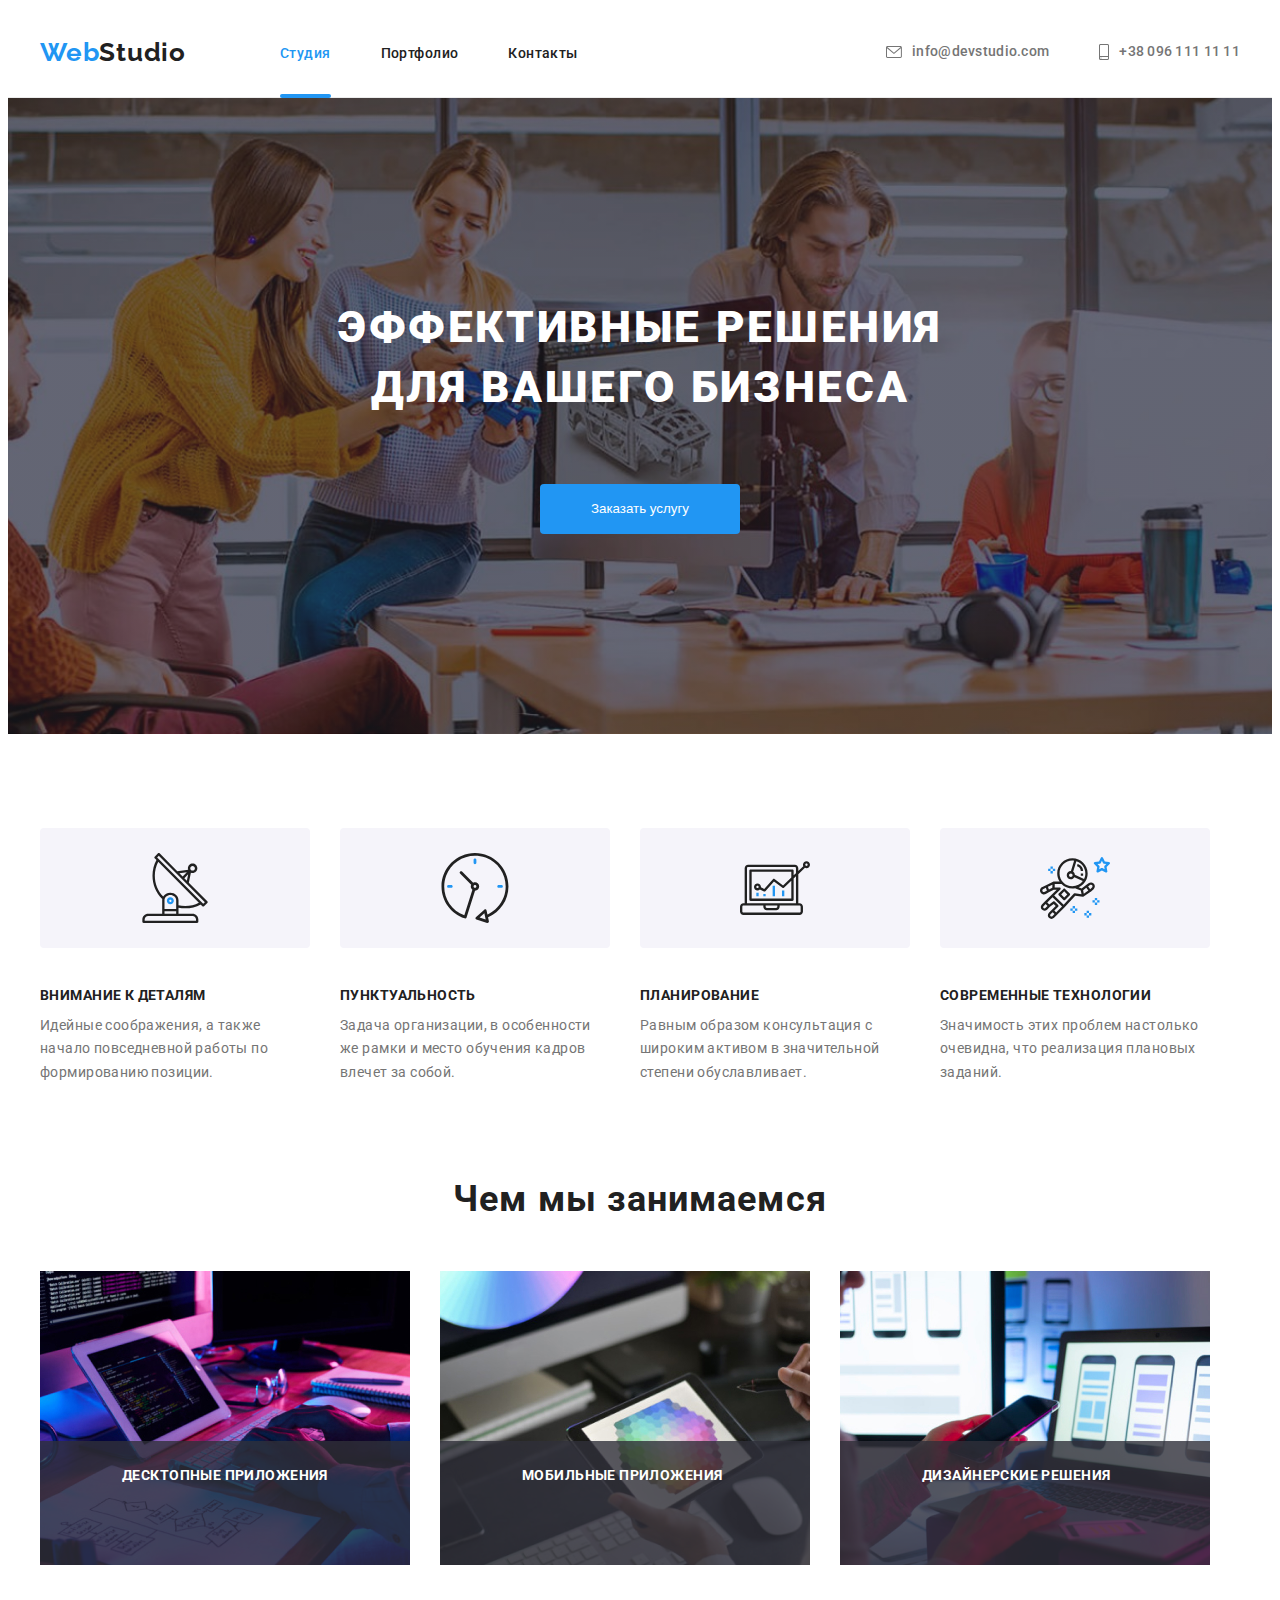
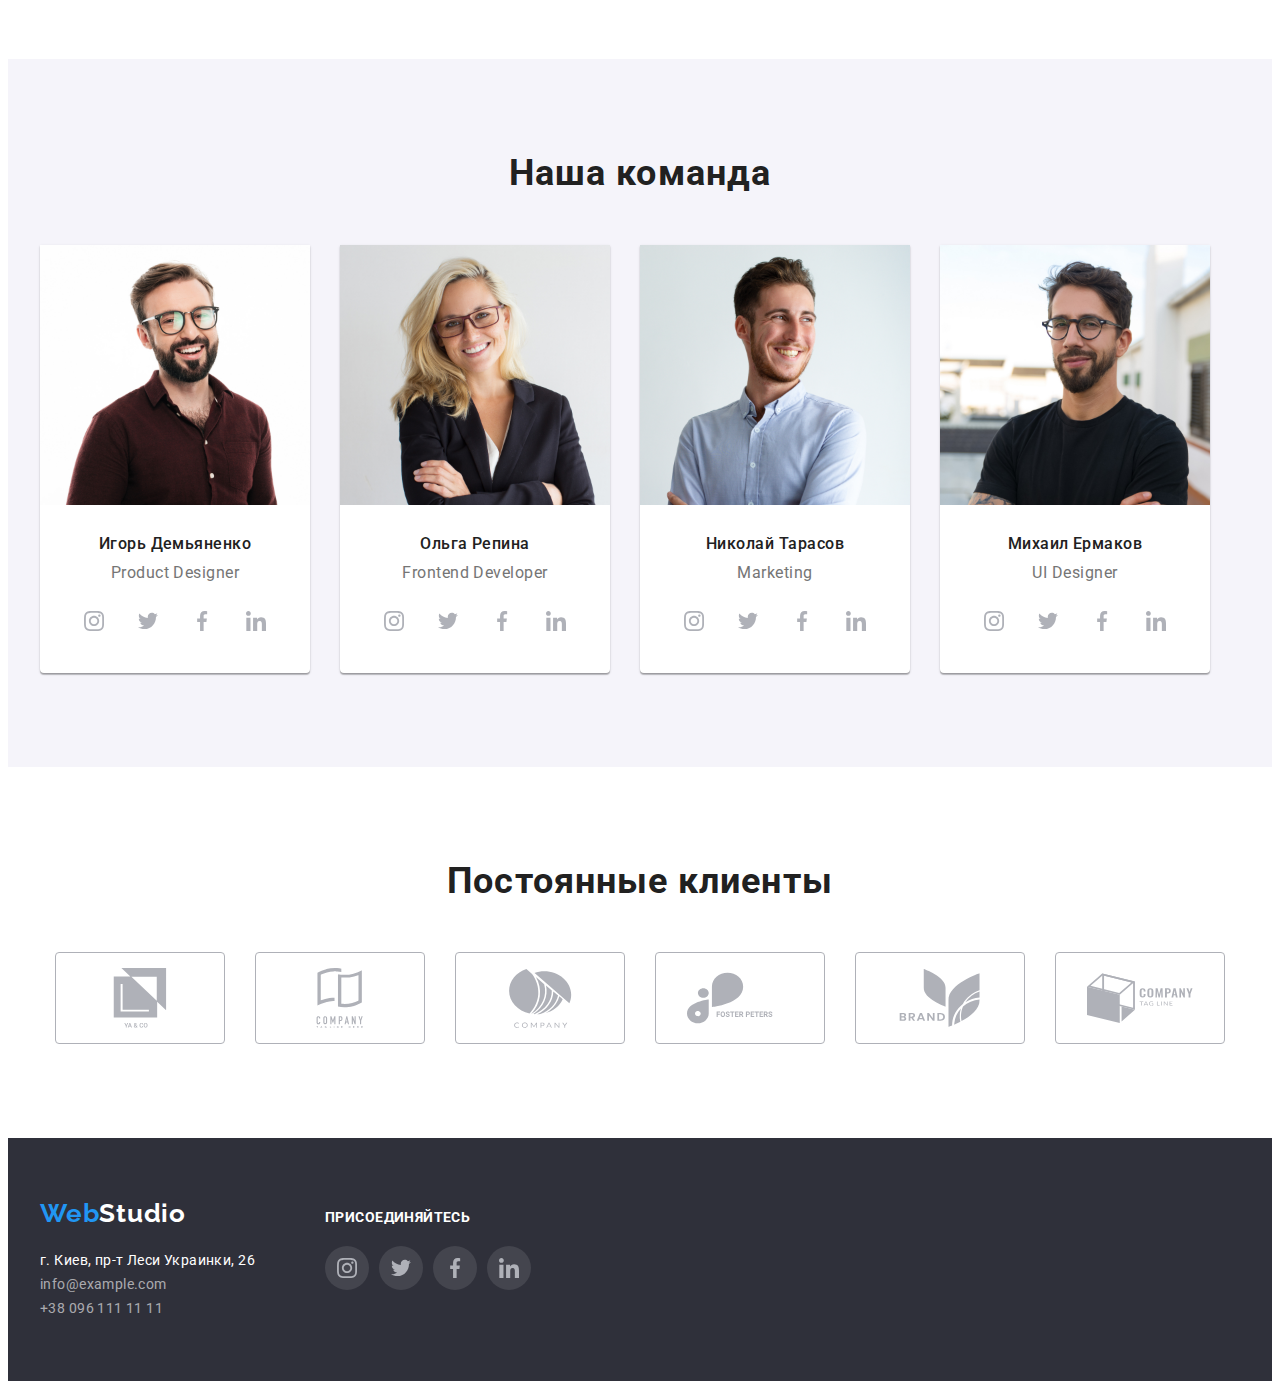
==== commit 2e95573a: "делает модалку" ====
--- a/index.html
+++ b/index.html
@@ -65,7 +65,7 @@
             Эффективные решения <br />
             для вашего бизнеса
           </h1>
-          <button class="hero-button btn" type="button">Заказать услугу</button>
+          <button class="hero-button btn" data-modal-open type="button">Заказать услугу</button>
         </div>
       </section>
       <section class="section">
@@ -431,6 +431,16 @@
       </div>
     </div>
     </footer>
-    <div class="backdrop"></div>
+    <div class="backdrop is-hidden "data-modal>
+      <div class="modal">
+        <button type="button" class="close-btn" data-modal-close>
+          <a href="" class="close-button">
+            <svg class="button-icon">
+              <use href="./images/sprite.svg#icon-close-black"></use>
+            </svg>
+        </button>
+      </div>
+    </div>
+  <script src="./js/modal.js"></script>
   </body>
 </html>
--- a/css/styles.css
+++ b/css/styles.css
@@ -628,10 +628,52 @@
   margin-bottom: 0;
 }
 /* !!!!!!!!!!!!BACKDROP!!!!!!!!!!!!!*/
+
 .backdrop {
+  position: fixed;
   width: 100vw;
   height: 100vh;
-  position: fixed;
   background-color: rgba(0, 0, 0, 0.1);
   top: 0;
-}
+  display: flex;
+  align-items: center;
+  justify-content: center;
+  transition: opacity 300ms ease-in-out, visibility 300ms ease-in-out;
+}
+
+.backdrop.is-hidden {
+  opacity: 0;
+  visibility: hidden;
+  pointer-events: none;
+}
+
+.backdrop.is-hidden .modal {
+  transform: scale(2);
+}
+.modal {
+  width: 528px;
+  min-height: 581px;
+  background-color: #ffffff;
+  border-radius: 4px;
+  position: relative;
+  transform: scale(1);
+  transition: transform 250ms ease;
+}
+
+.close-btn {
+  position: absolute;
+  right: 8px;
+  top: 8px;
+  background-color: transparent;
+  border-radius: 50%;
+  width: 30px;
+  height: 30px;
+  border: 1px solid rgba(0, 0, 0, 0.1);
+  display: flex;
+  align-items: center;
+  justify-content: center;
+}
+.button-icon {
+  height: 18px;
+  width: 18px;
+}
